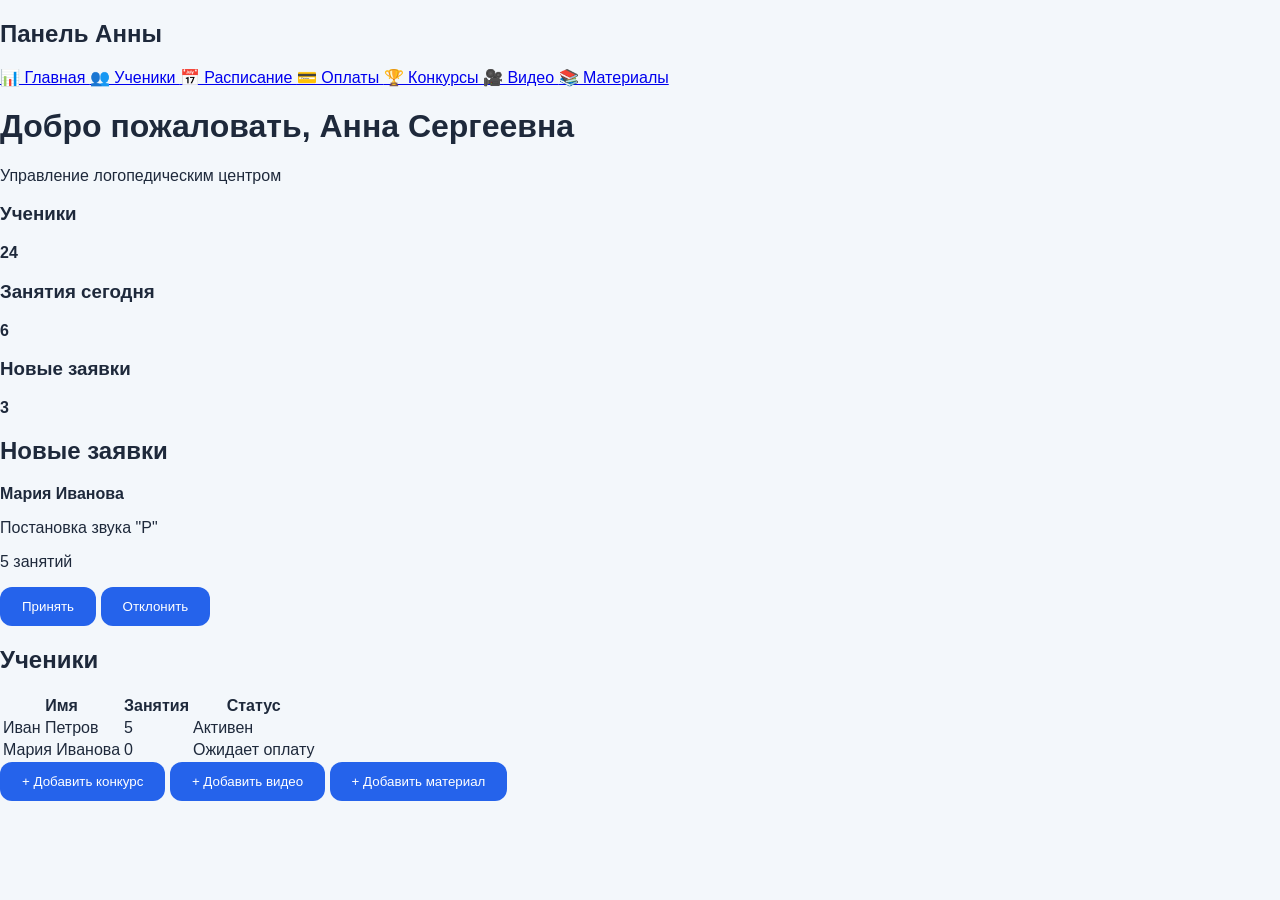
==== admin.html @ c875de62 "Update admin.html" ====
<!DOCTYPE html>
<html lang="ru">

<head>

<meta charset="UTF-8">

<meta name="viewport" content="width=device-width, initial-scale=1.0">

<title>Админка</title>

<link rel="stylesheet" href="css/style.css">

</head>


<body>


<div class="admin-layout">



<!-- САЙДБАР -->

<aside class="admin-sidebar">


<h1>
Панель Анны
</h1>



<a href="#">
📊 Главная
</a>


<a href="#">
👥 Ученики
</a>


<a href="#">
📅 Расписание
</a>


<a href="#">
💳 Оплаты
</a>


<a href="#">
🏆 Конкурсы
</a>


<a href="#">
🎥 Видео
</a>


<a href="#">
📚 Материалы
</a>



</aside>







<!-- ОСНОВА -->

<main class="admin-main">



<header class="admin-header">


<h1>
Добро пожаловать, Анна Сергеевна
</h1>


<p>
Управление логопедическим центром
</p>


</header>









<!-- СТАТИСТИКА -->


<section class="stats">


<div class="stat-card">

<h3>
Ученики
</h3>

<strong>
24
</strong>

</div>



<div class="stat-card">

<h3>
Занятия сегодня
</h3>

<strong>
6
</strong>

</div>




<div class="stat-card">

<h3>
Новые заявки
</h3>

<strong>
3
</strong>

</div>



</section>









<!-- ЗАЯВКИ -->


<section class="admin-block">


<h2>
Новые заявки
</h2>



<div class="request">


<b>
Мария Иванова
</b>


<p>
Постановка звука "Р"
</p>


<p>
5 занятий
</p>



<button>
Принять
</button>


<button class="danger">
Отклонить
</button>


</div>





</section>









<!-- УЧЕНИКИ -->


<section class="admin-block">


<h2>
Ученики
</h2>



<table>


<tr>

<th>
Имя
</th>


<th>
Занятия
</th>


<th>
Статус
</th>


</tr>



<tr>

<td>
Иван Петров
</td>


<td>
5
</td>


<td>
Активен
</td>


</tr>




<tr>

<td>
Мария Иванова
</td>


<td>
0
</td>


<td>
Ожидает оплату
</td>


</tr>



</table>



</section>









<!-- ДОБАВЛЕНИЕ -->


<section class="admin-actions">


<button>
+ Добавить конкурс
</button>



<button>
+ Добавить видео
</button>



<button>
+ Добавить материал
</button>


</section>




</main>




</div>


<script src="js/admin.js"></script>


</body>

</html>
---- css/style.css ----
*{
    box-sizing:border-box;
}


:root{

    --primary:#2563eb;
    --primary-light:#e0f2fe;

    --bg:#f3f7fb;

    --white:#ffffff;

    --text:#1e293b;

    --muted:#64748b;

    --border:#dbeafe;

    --danger:#ef4444;

}



body{

    margin:0;

    font-family:
    "Inter",
    Arial,
    sans-serif;

    background:var(--bg);

    color:var(--text);

}





/* =========================
        ОСНОВНАЯ СЕТКА
========================= */


.layout{

    min-height:100vh;

    display:grid;

    grid-template-columns:

    260px
    minmax(400px,1fr)
    320px;


    gap:25px;

    padding:25px;

}






.sidebar,
.main,
.right{

    background:var(--white);

    border-radius:25px;

    padding:25px;

    box-shadow:

    0 15px 40px rgba(15,23,42,.06);

}





/* =========================
        ЛЕВОЕ МЕНЮ
========================= */


.site-logo{


    font-size:24px;

    font-weight:800;

    color:var(--primary);

    margin-bottom:40px;

}



.menu{

    display:flex;

    flex-direction:column;

    gap:12px;

}



.menu a{


    text-decoration:none;

    color:var(--text);

    padding:15px;

    border-radius:15px;

    transition:.25s;

}



.menu a:hover{


    background:var(--primary-light);

    color:var(--primary);

    transform:translateX(5px);

}




.sidebar-footer{


    margin-top:50px;

    color:var(--muted);

    font-size:14px;

}







/* =========================
        ШАПКА
========================= */


.header{


    text-align:center;

    margin-bottom:35px;

}



.header h1{


    margin:0;

    font-size:34px;

    color:var(--primary);

}






/* =========================
        СПЕЦИАЛИСТ
========================= */


.specialist{


    display:flex;

    align-items:center;

    gap:25px;

}



.avatar{


    width:130px;

    height:130px;

    border-radius:50%;

    object-fit:cover;

    background:#dbeafe;

}



.specialist-info h2{


    margin:0;

    font-size:30px;

}



.specialist-info p{


    margin:10px 0;

    font-size:18px;

    color:var(--primary);

}



.specialist-info span{


    color:var(--muted);

}






/* =========================
        ПОИСК
========================= */


.search-block{


    margin:40px 0;

}



.search-block input{


    width:100%;

    padding:17px 20px;

    border-radius:15px;

    border:1px solid var(--border);

    font-size:16px;

    outline:none;

}



.search-block input:focus{


    border-color:var(--primary);

}








/* =========================
        КАРУСЕЛЬ
========================= */


.slider{


    display:flex;

    align-items:center;

    gap:15px;

}



.slides{


    flex:1;

    overflow:hidden;

}



.slide{


    display:none;

    background:#eff6ff;

    padding:30px;

    border-radius:22px;

    min-height:190px;

}



.slide.active{


    display:block;

    animation:fade .4s;

}



@keyframes fade{


    from{

        opacity:0;

        transform:translateX(20px);

    }


    to{

        opacity:1;

        transform:translateX(0);

    }

}



.slider-btn{


    width:45px;

    height:45px;

    border-radius:50%;

    background:var(--primary);

    color:white;

    border:0;

    cursor:pointer;

    font-size:20px;

}






button{


    background:var(--primary);

    color:white;

    border:0;

    padding:12px 22px;

    border-radius:12px;

    cursor:pointer;

    transition:.2s;

}



button:hover{


    transform:translateY(-2px);

    opacity:.9;

}






/* =========================
        ЗАПИСЬ
========================= */


.booking-preview{


    margin-top:35px;

}



.record-btn{


    width:100%;

    padding:18px;

    font-size:18px;

}







/* =========================
        ПРАВАЯ ЧАСТЬ
========================= */


.right section{


    margin-bottom:35px;

}



.account input{


    width:100%;

    padding:13px;

    margin-bottom:12px;

    border-radius:12px;

    border:1px solid #ddd;

}



.account button{


    width:100%;

}



.account a{


    display:block;

    text-align:center;

    margin-top:15px;

    color:var(--primary);

    text-decoration:none;

}







/* =========================
        ЧАСЫ
========================= */


.clock{


    text-align:center;

}



#time{


    font-size:38px;

    font-weight:800;

    color:var(--primary);

}



#date{


    color:var(--muted);

}






/* =========================
        КАЛЕНДАРЬ
========================= */


.calendar-top{


    display:flex;

    align-items:center;

    justify-content:space-between;

}



.calendar-top button{


    width:35px;

    height:35px;

    padding:0;

}



.week{


    margin-top:20px;

    display:grid;

    grid-template-columns:repeat(7,1fr);

    text-align:center;

    color:var(--muted);

    font-size:13px;

}



.days{


    margin-top:10px;

    display:grid;

    grid-template-columns:repeat(7,1fr);

    gap:8px;

}



.days div{


    aspect-ratio:1;

    display:flex;

    align-items:center;

    justify-content:center;

    border-radius:10px;

    cursor:pointer;

}



.days div:hover{


    background:var(--primary-light);

}



.today{


    background:var(--primary);

    color:white;

}



.weekend{


    color:var(--danger);

}







/* =========================
        УВЕДОМЛЕНИЯ
========================= */


.notifications{


    padding:15px;

    background:#f8fafc;

    border-radius:15px;

}






/* =========================
        МОДАЛЬНОЕ ОКНО
========================= */


.modal{


    position:fixed;

    inset:0;

    background:rgba(15,23,42,.45);

    display:none;

    align-items:center;

    justify-content:center;

}



.modal.active{


    display:flex;

}



.modal-content{


    width:400px;

    background:white;

    padding:30px;

    border-radius:25px;

}



.modal-content input,
.modal-content select{


    width:100%;

    padding:14px;

    margin:10px 0 20px;

    border-radius:12px;

    border:1px solid #ddd;

}



.close-modal{


    float:right;

    background:#ef4444;

}





/* =========================
        МОБИЛЬНАЯ ВЕРСИЯ
========================= */


@media(max-width:1100px){


.layout{


    grid-template-columns:1fr;

}



.sidebar,
.right{


    order:2;

}



.main{


    order:1;

}


}



@media(max-width:600px){


.layout{


    padding:10px;

}



.specialist{


    flex-direction:column;

    text-align:center;

}



.specialist-info h2{


    font-size:24px;

}



.slider{


    gap:5px;

}



.modal-content{


    width:90%;

}


}

/* =========================
        АВТОРИЗАЦИЯ
========================= */


.auth-page{

min-height:100vh;

display:flex;

align-items:center;

justify-content:center;

}



.auth-card{

background:white;

padding:40px;

border-radius:25px;

width:400px;

box-shadow:
0 15px 40px rgba(0,0,0,.08);

text-align:center;

}



.auth-card input{

width:100%;

padding:15px;

margin:10px 0;

border-radius:12px;

border:1px solid #ddd;

}



.auth-card button{

width:100%;

margin:15px 0;

}



.auth-card a{

display:block;

margin-top:15px;

color:#2563eb;

text-decoration:none;

}





/* =========================
        ПРОФИЛЬ
========================= */


.profile-page{

padding:30px;

display:grid;

grid-template-columns:

350px 1fr;

gap:25px;

}



.profile-card,
.schedule-card,
.profile-actions{

background:white;

padding:30px;

border-radius:25px;

box-shadow:
0 10px 30px rgba(0,0,0,.06);

}



.lesson-balance{

margin-top:30px;

background:#eff6ff;

padding:25px;

border-radius:20px;

text-align:center;

}



.lesson-balance span{

font-size:50px;

font-weight:800;

color:#2563eb;

}



.empty-schedule{

padding:40px;

background:#f8fafc;

border-radius:20px;

text-align:center;

}
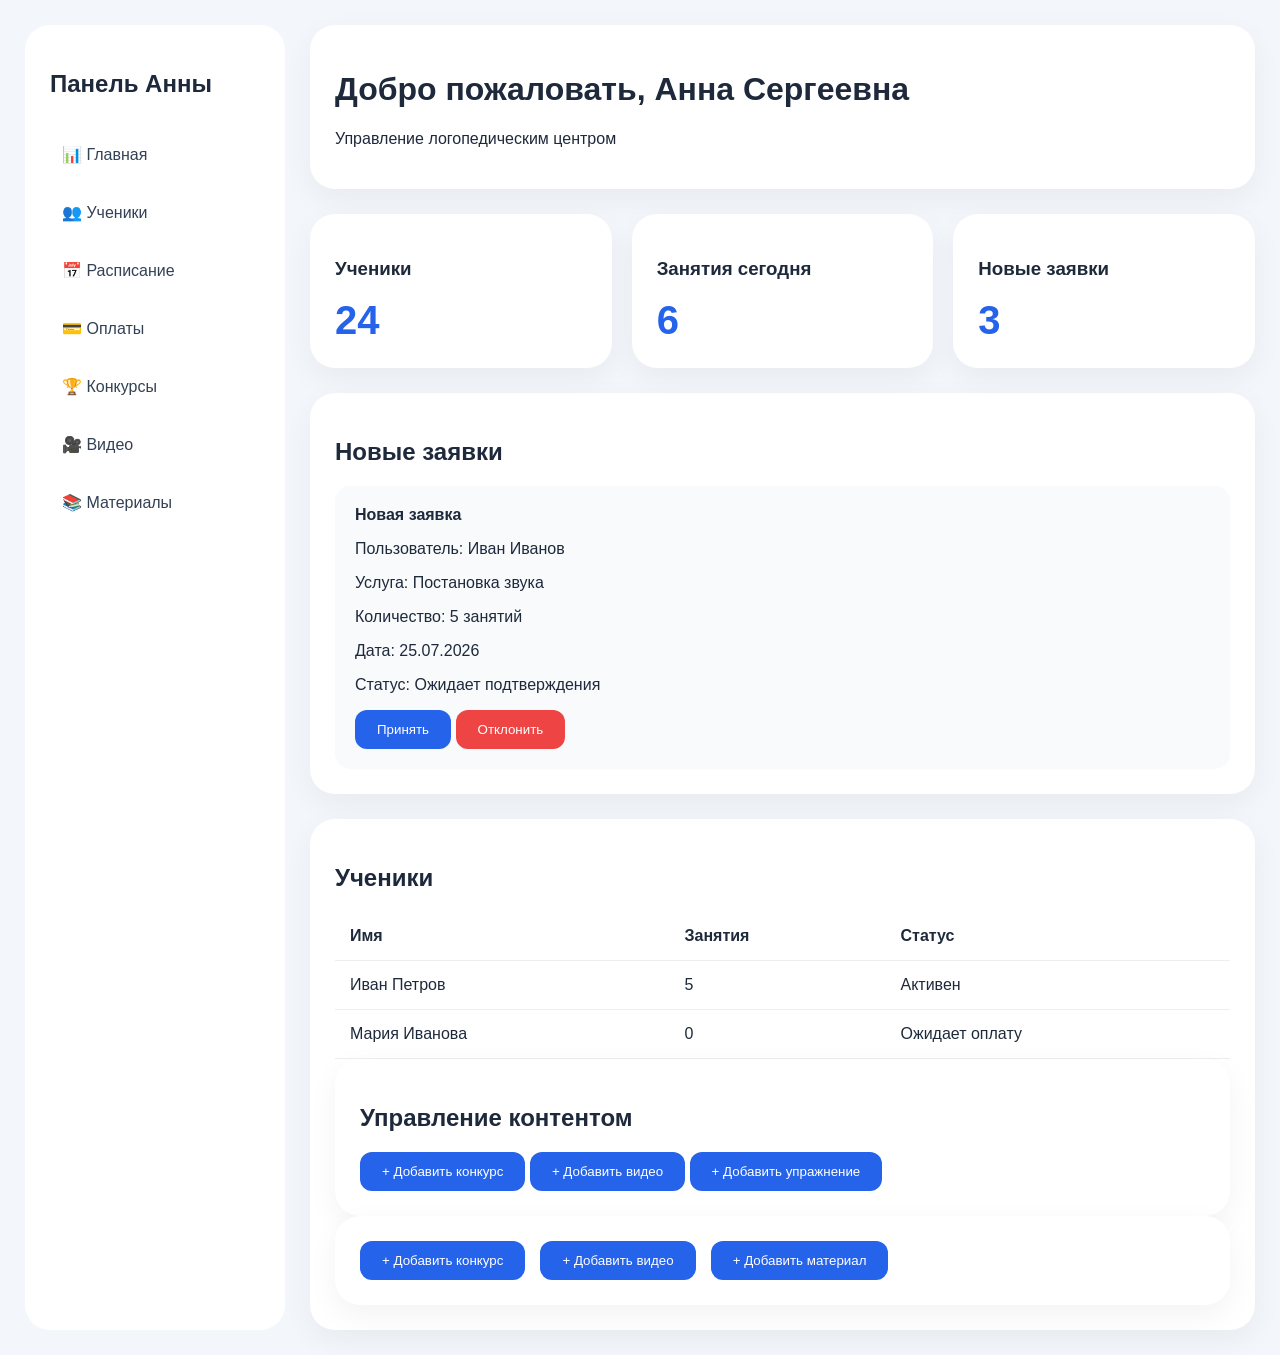
==== commit e21419ce: "Update admin.html" ====
--- a/admin.html
+++ b/admin.html
@@ -180,24 +180,45 @@
 
 
 <b>
-Мария Иванова
+Новая заявка
 </b>
 
 
 <p>
-Постановка звука "Р"
-</p>
-
-
-<p>
+Пользователь:
+Иван Иванов
+</p>
+
+
+<p>
+Услуга:
+Постановка звука
+</p>
+
+
+<p>
+Количество:
 5 занятий
 </p>
 
 
+<p>
+Дата:
+25.07.2026
+</p>
+
+
+<p>
+Статус:
+Ожидает подтверждения
+</p>
+
+
 
 <button>
 Принять
 </button>
+
 
 
 <button class="danger">
@@ -303,6 +324,27 @@
 </table>
 
 
+<section class="admin-block">
+
+<h2>
+Управление контентом
+</h2>
+
+
+<button>
++ Добавить конкурс
+</button>
+
+
+<button>
++ Добавить видео
+</button>
+
+
+<button>
++ Добавить упражнение
+</button>
+
 
 </section>
 
--- a/css/style.css
+++ b/css/style.css
@@ -1058,4 +1058,295 @@
 
 text-align:center;
 
+}
+
+/* =========================
+        АДМИНКА
+========================= */
+
+
+.admin-layout{
+
+display:grid;
+
+grid-template-columns:260px 1fr;
+
+min-height:100vh;
+
+gap:25px;
+
+padding:25px;
+
+}
+
+
+
+.admin-sidebar{
+
+background:white;
+
+padding:25px;
+
+border-radius:25px;
+
+display:flex;
+
+flex-direction:column;
+
+gap:15px;
+
+}
+
+
+
+.admin-sidebar a{
+
+text-decoration:none;
+
+color:#334155;
+
+padding:12px;
+
+border-radius:12px;
+
+}
+
+
+
+.admin-sidebar a:hover{
+
+background:#e0f2fe;
+
+}
+
+
+
+.admin-main{
+
+display:flex;
+
+flex-direction:column;
+
+gap:25px;
+
+}
+
+
+
+.admin-header,
+.admin-block,
+.stats .stat-card,
+.admin-actions{
+
+background:white;
+
+padding:25px;
+
+border-radius:25px;
+
+box-shadow:
+0 10px 30px rgba(0,0,0,.05);
+
+}
+
+
+
+
+.stats{
+
+display:grid;
+
+grid-template-columns:repeat(3,1fr);
+
+gap:20px;
+
+}
+
+
+
+.stat-card strong{
+
+font-size:40px;
+
+color:#2563eb;
+
+}
+
+
+
+
+
+.request{
+
+background:#f8fafc;
+
+padding:20px;
+
+border-radius:15px;
+
+}
+
+
+
+.danger{
+
+background:#ef4444;
+
+}
+
+
+
+table{
+
+width:100%;
+
+border-collapse:collapse;
+
+}
+
+
+
+td,
+th{
+
+padding:15px;
+
+text-align:left;
+
+border-bottom:1px solid #eee;
+
+}
+
+
+
+.admin-actions{
+
+display:flex;
+
+gap:15px;
+
+}
+
+
+
+
+@media(max-width:900px){
+
+
+.admin-layout{
+
+grid-template-columns:1fr;
+
+}
+
+
+.stats{
+
+grid-template-columns:1fr;
+
+}
+
+
+}
+
+/* =========================
+        КОНТЕНТНЫЕ СТРАНИЦЫ
+========================= */
+
+
+.content-page{
+
+padding:40px;
+
+}
+
+
+
+.page-header{
+
+background:white;
+
+padding:30px;
+
+border-radius:25px;
+
+margin-bottom:30px;
+
+box-shadow:
+0 10px 30px rgba(0,0,0,.05);
+
+}
+
+
+
+.cards-grid{
+
+display:grid;
+
+grid-template-columns:
+
+repeat(3,1fr);
+
+gap:25px;
+
+}
+
+
+
+.material-card{
+
+background:white;
+
+padding:25px;
+
+border-radius:25px;
+
+box-shadow:
+0 10px 30px rgba(0,0,0,.05);
+
+}
+
+
+
+.material-card img{
+
+width:100%;
+
+border-radius:15px;
+
+margin-top:15px;
+
+}
+
+
+
+@media(max-width:900px){
+
+
+.cards-grid{
+
+grid-template-columns:1fr;
+
+}
+
+
+}
+
+.booking-form label{
+
+display:block;
+
+margin-top:15px;
+
+font-weight:600;
+
+}
+
+
+.modal-content h3{
+
+margin-top:25px;
+
+font-size:22px;
+
 }
